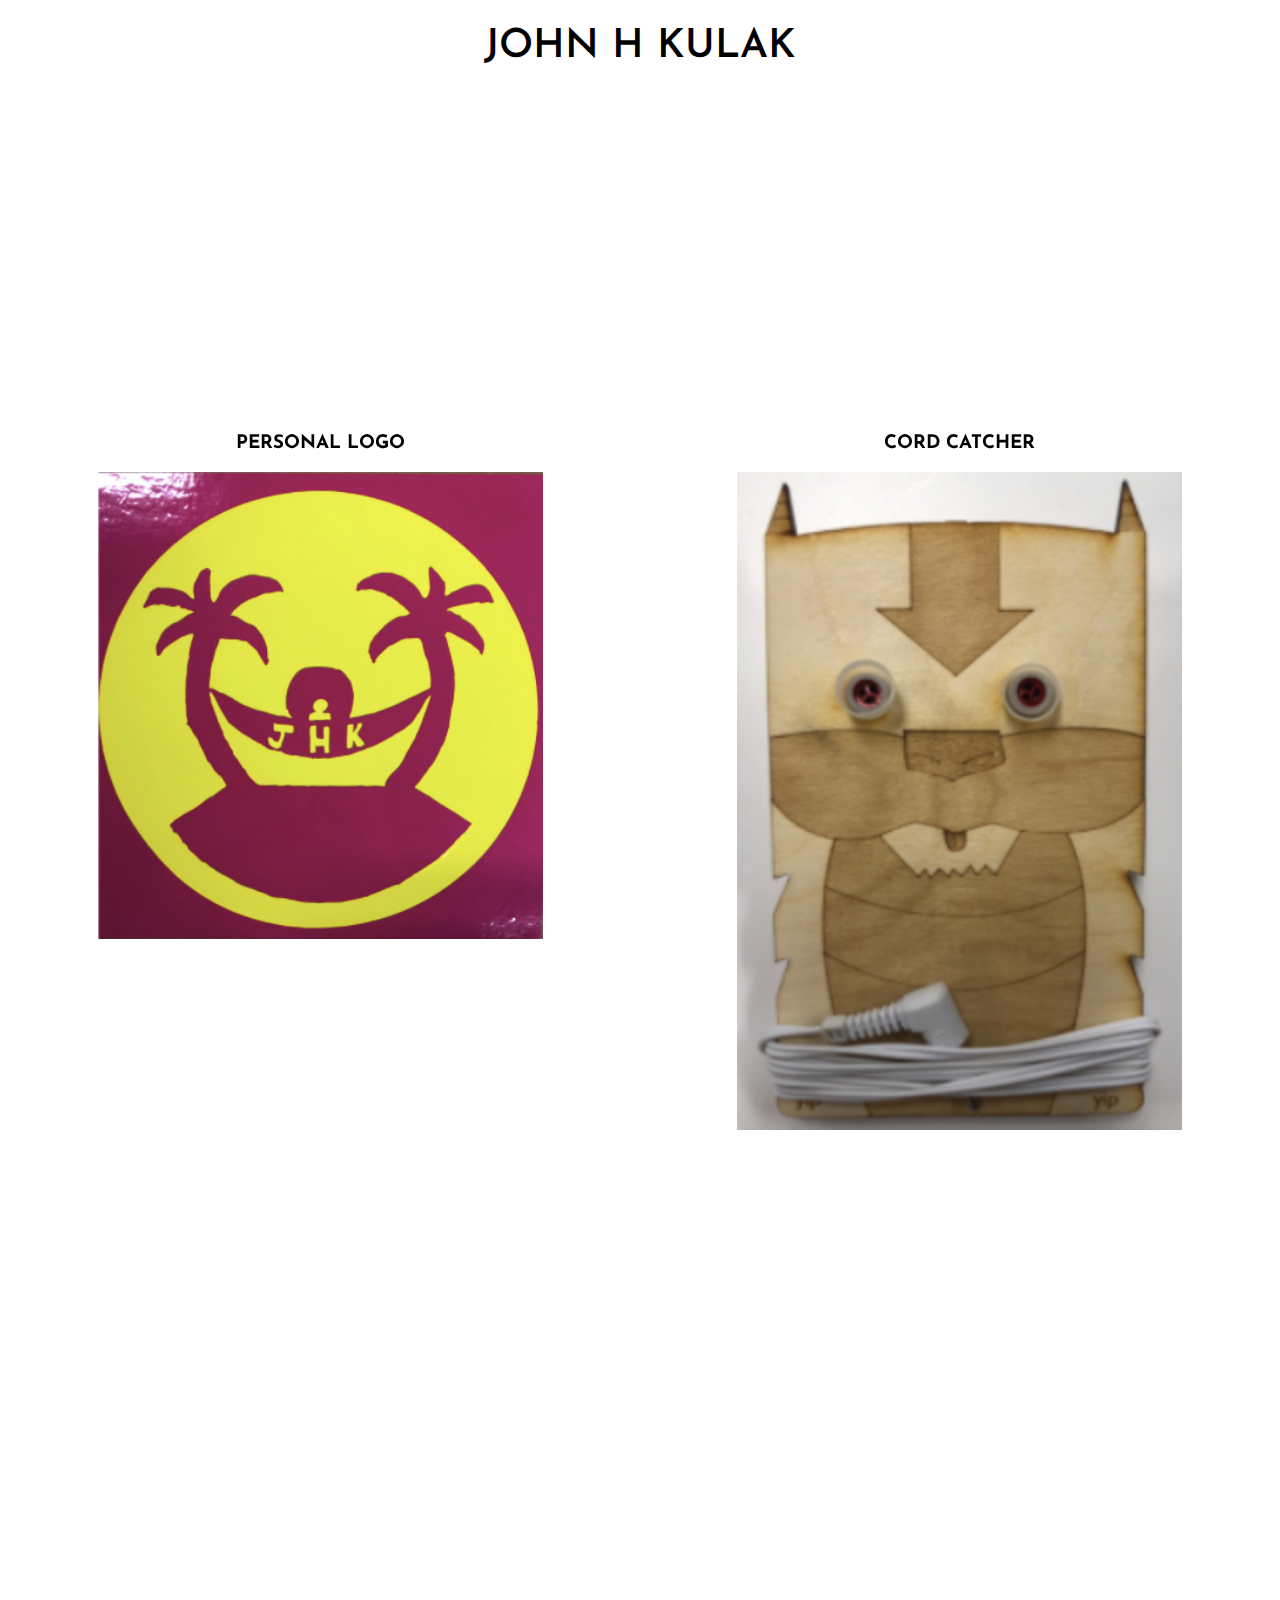
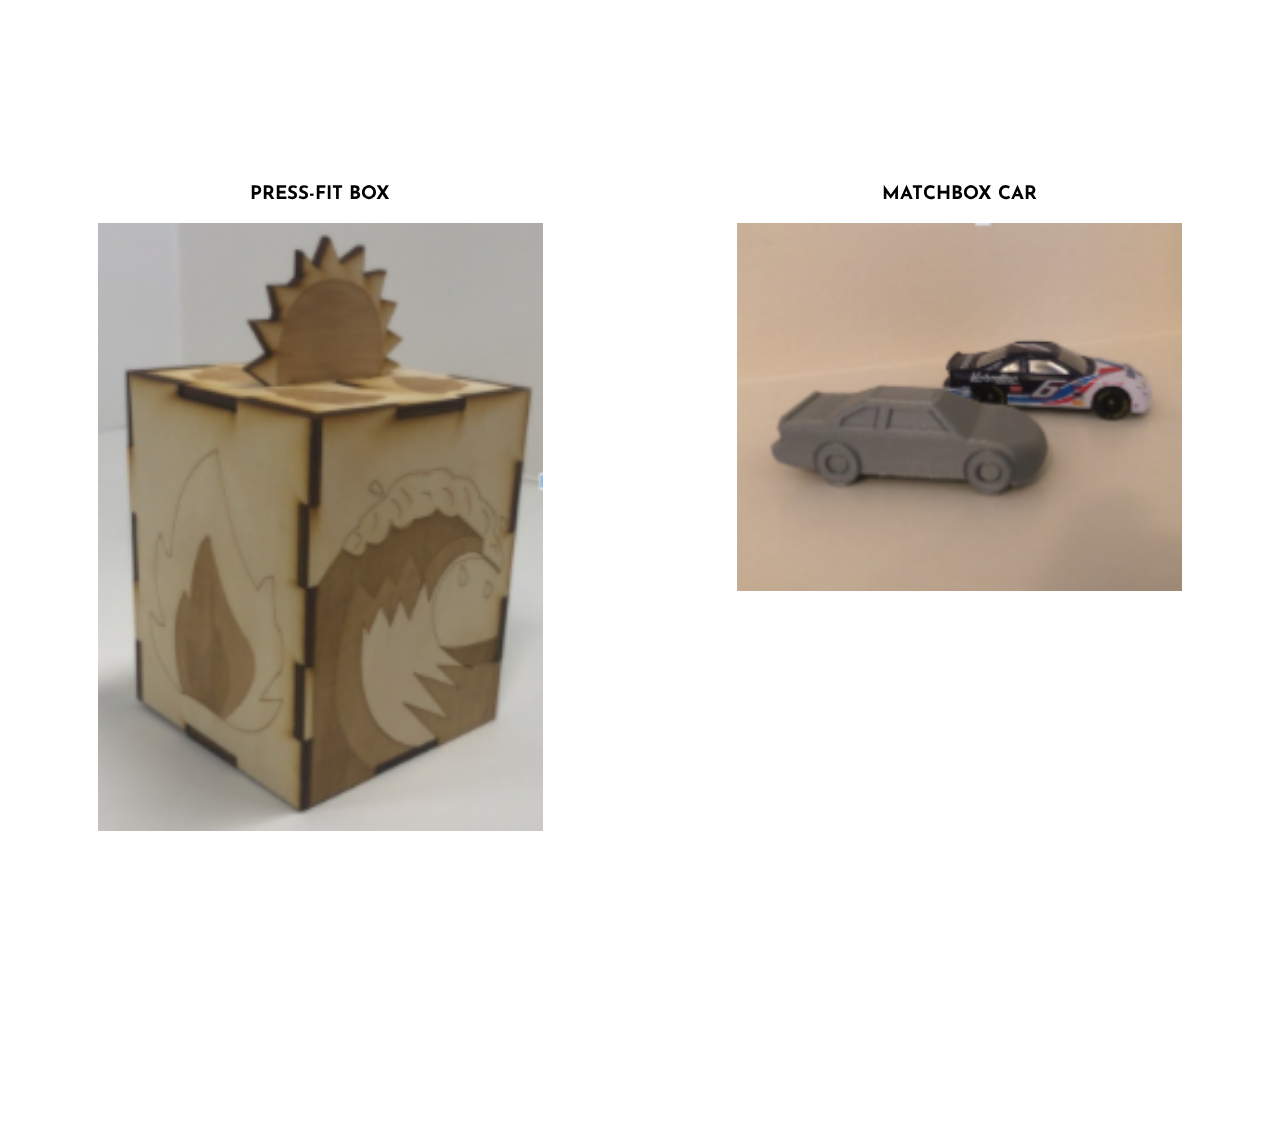
==== Website_Project/index.html @ 051686dc "Website" ====
<!DOCTYPE html><html lang="en"><head>
    <script src="p5.js"></script>
    <script src="p5.sound.min.js"></script>
    <link rel="stylesheet" type="text/css" href="style.css">
    <meta charset="utf-8">
    
    <link rel="preconnect" href="https://fonts.gstatic.com">
<link href="https://fonts.googleapis.com/css2?family=Josefin+Sans:ital,wght@0,600;1,300&amp;display=swap" rel="stylesheet">

  </head>
  <body>
    <script src="sketch.js"></script>
    
    <h1>JOHN H KULAK</h1>
      
    <table>
      <tbody><tr>
       <td>
        <h3> PERSONAL LOGO</h3>
          <img src="Logo.PNG" width="70%">
      </td>
      <td>
        <h3>CORD CATCHER</h3>
          <img src="Cord_Catcher.PNG" width="70%">
      </td>
     
      </tr>

      <tr>
      <td>
        <h3>PRESS-FIT BOX</h3>
          <img src="Press-Fit_Box.PNG" width="70%">
      </td>
      <td>
        <h3>MATCHBOX CAR</h3>
          <img src="Matchbox.PNG" width="70%">
      </td>
      </tr>
    </tbody></table>

  

</body></html>
---- Website_Project/style.css ----
html, body {
  margin: 0;
  padding: 0;
  font-family:'Josefin Sans', sans-serif;
  font-weight:300;
  font-size;30:
}

canvas {
  display: block;
  z-index: -1;
}

h1{
  text-align: center;
  font-family:'Josefin Sans', sans-serif;
  font-weight:600;
  font-size: 40px;
  
  
}



table{
  position: absolute;
  z-index: 1;
  width:100%;

}

td {
    width: 50vw;
    height: 46vw;
    vertical-align: baseline;
    padding-top:10px;
    text-align:center;

    &:after, &:before {
        content: '';

        display: block;
        padding-bottom: calc(50% - 0.5em);
    }
}




.container{
  position: relative;
}

.project {
  position: absolute;
  width:50%;
  float: left;

  left: 0px;
  top: 0px;
  z-index: 1;
}
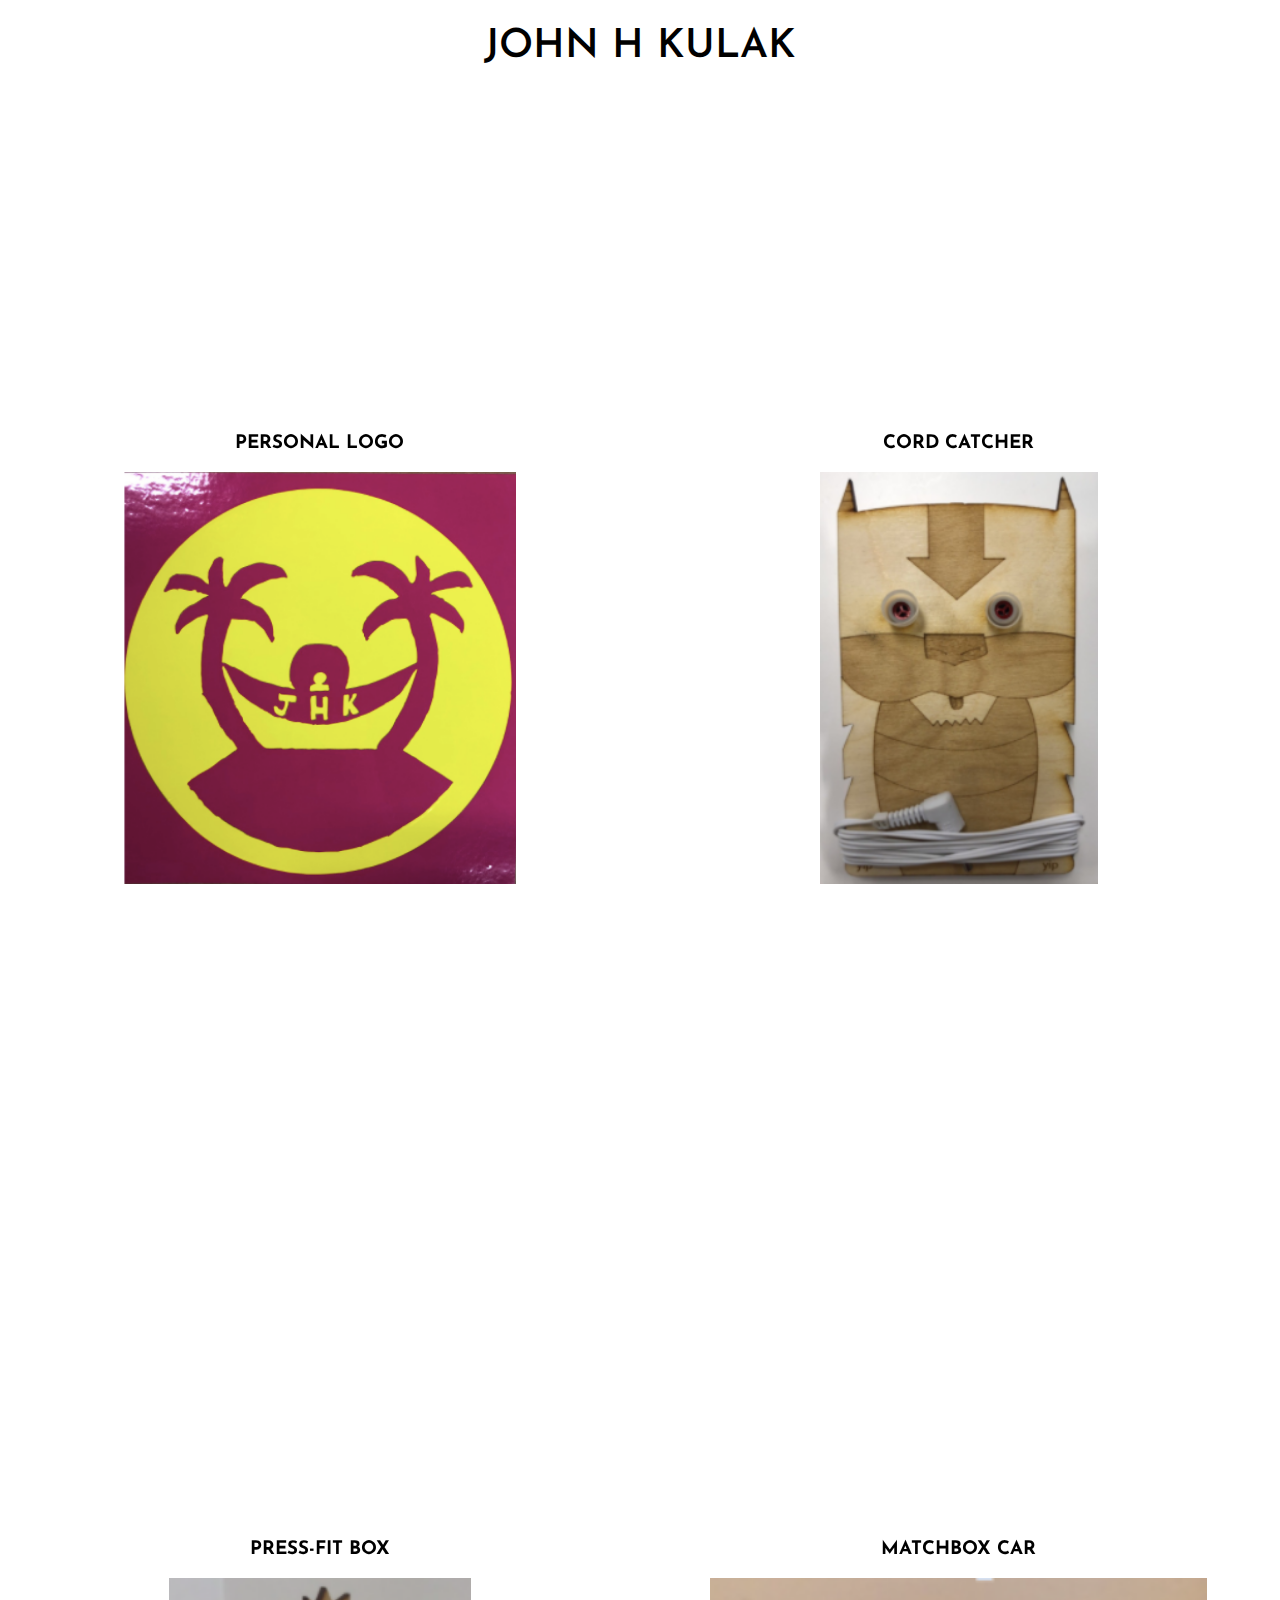
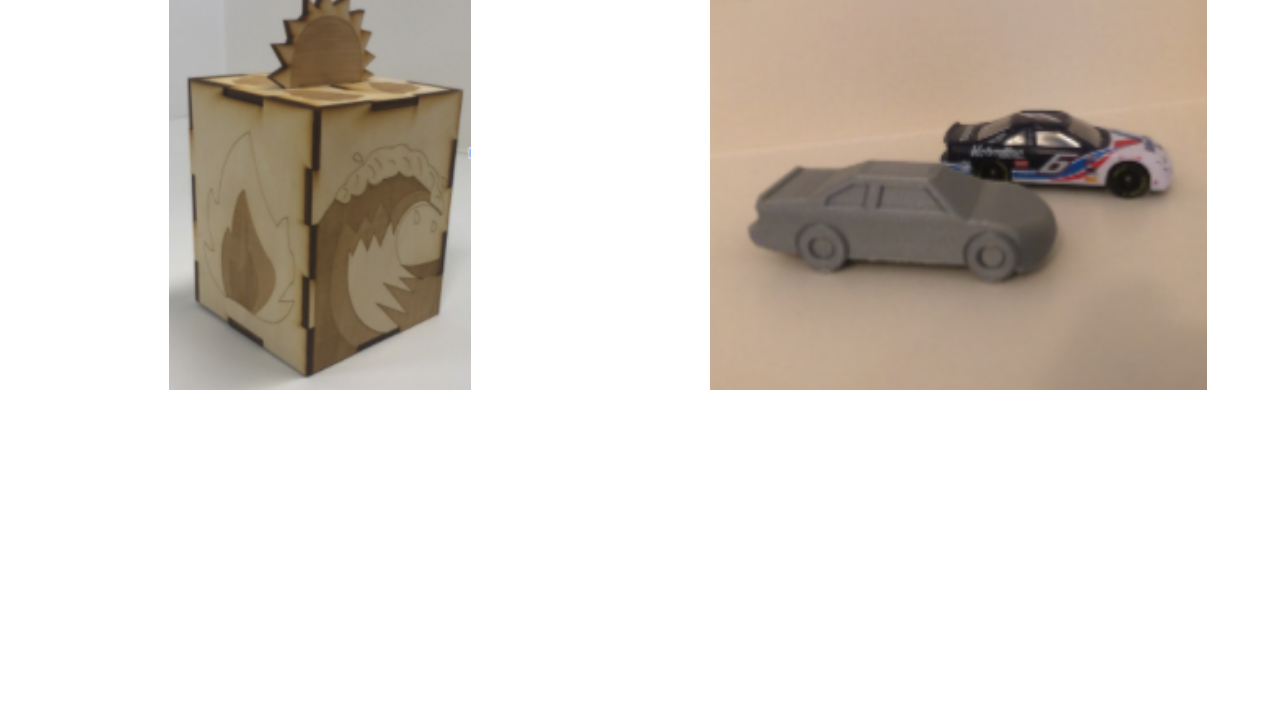
==== commit bcb9069c: "Website" ====
--- a/Website_Project/index.html
+++ b/Website_Project/index.html
@@ -3,41 +3,41 @@
     <script src="p5.sound.min.js"></script>
     <link rel="stylesheet" type="text/css" href="style.css">
     <meta charset="utf-8">
-    
+
     <link rel="preconnect" href="https://fonts.gstatic.com">
 <link href="https://fonts.googleapis.com/css2?family=Josefin+Sans:ital,wght@0,600;1,300&amp;display=swap" rel="stylesheet">
 
   </head>
   <body>
     <script src="sketch.js"></script>
-    
+
     <h1>JOHN H KULAK</h1>
-      
+
     <table>
       <tbody><tr>
        <td>
         <h3> PERSONAL LOGO</h3>
-          <img src="Logo.PNG" width="70%">
+          <img src="Logo.PNG" height="70%">
       </td>
       <td>
         <h3>CORD CATCHER</h3>
-          <img src="Cord_Catcher.PNG" width="70%">
+          <img src="Cord_Catcher.PNG" height="70%">
       </td>
-     
+
       </tr>
 
       <tr>
       <td>
         <h3>PRESS-FIT BOX</h3>
-          <img src="Press-Fit_Box.PNG" width="70%">
+          <img src="Press-Fit_Box.PNG" height="70%">
       </td>
       <td>
         <h3>MATCHBOX CAR</h3>
-          <img src="Matchbox.PNG" width="70%">
+          <img src="Matchbox.PNG" height="70%">
       </td>
       </tr>
     </tbody></table>
 
-  
 
-</body></html>+
+</body></html>
